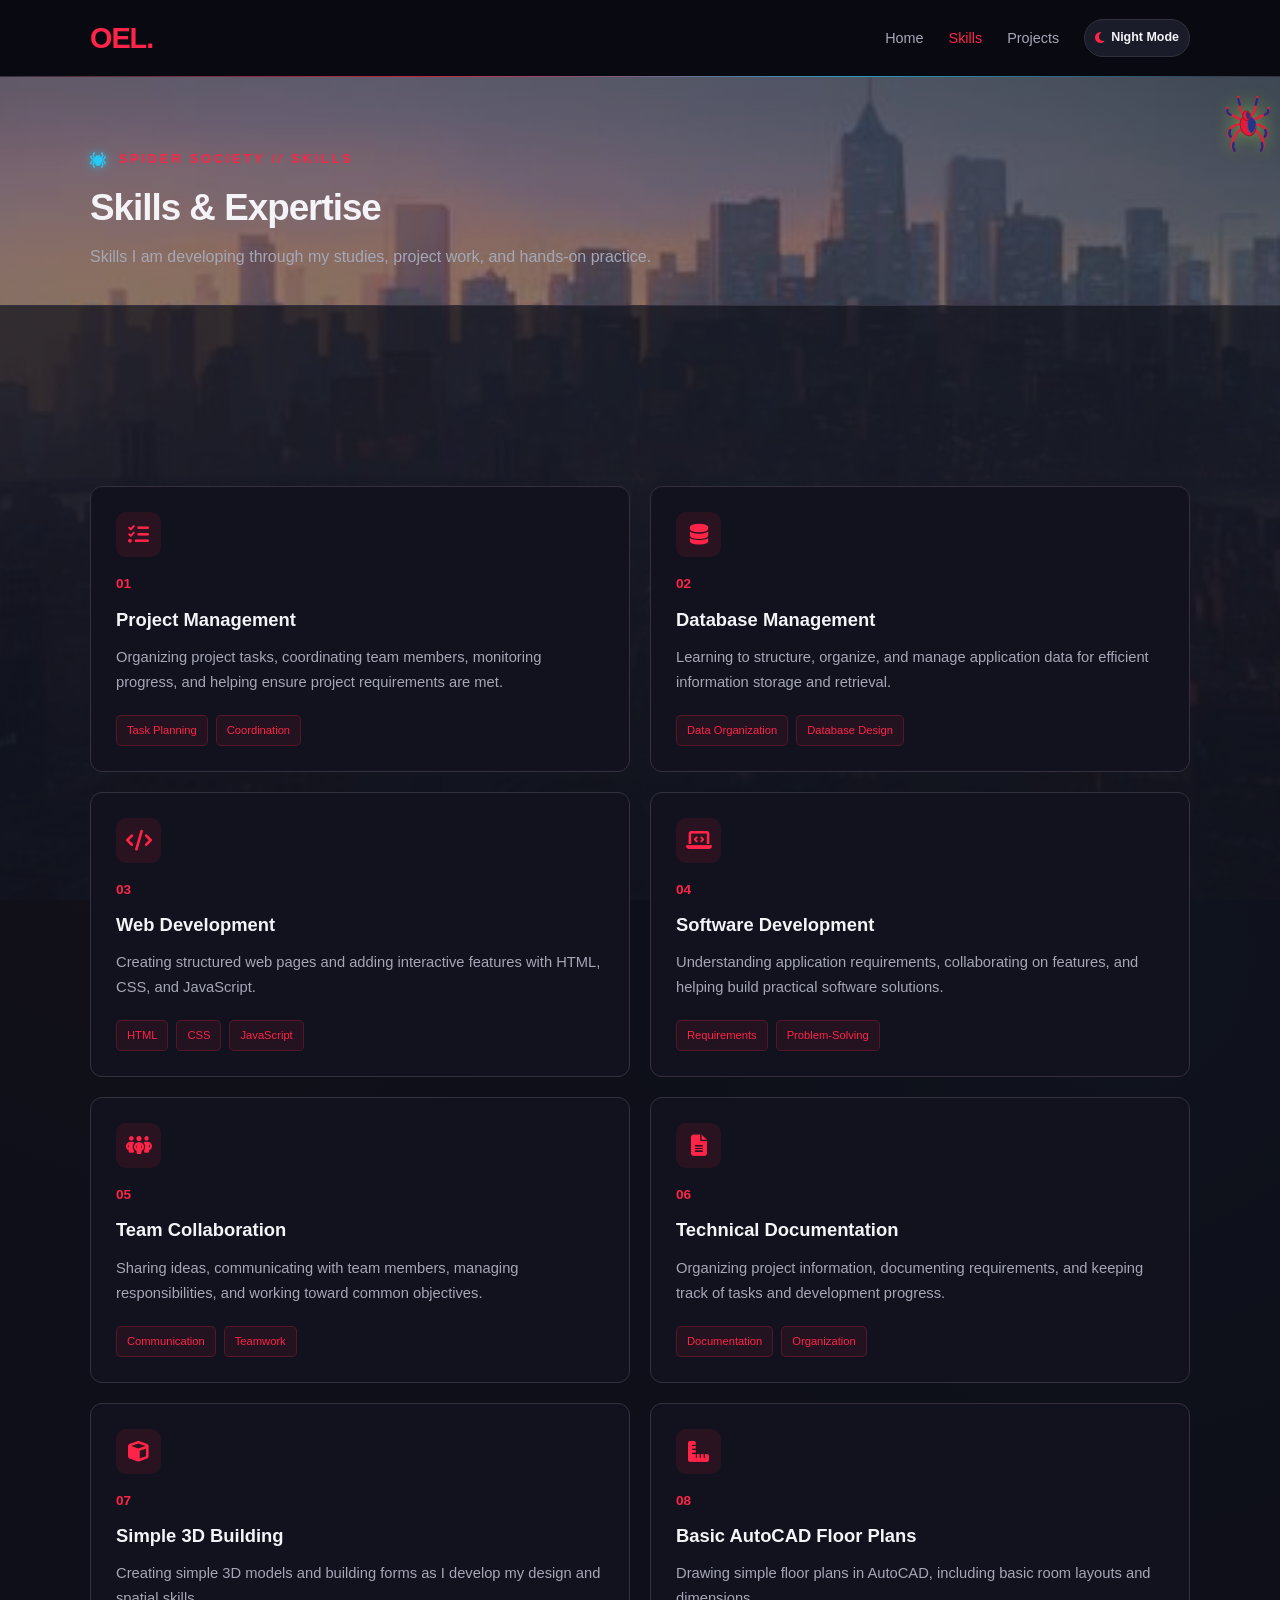
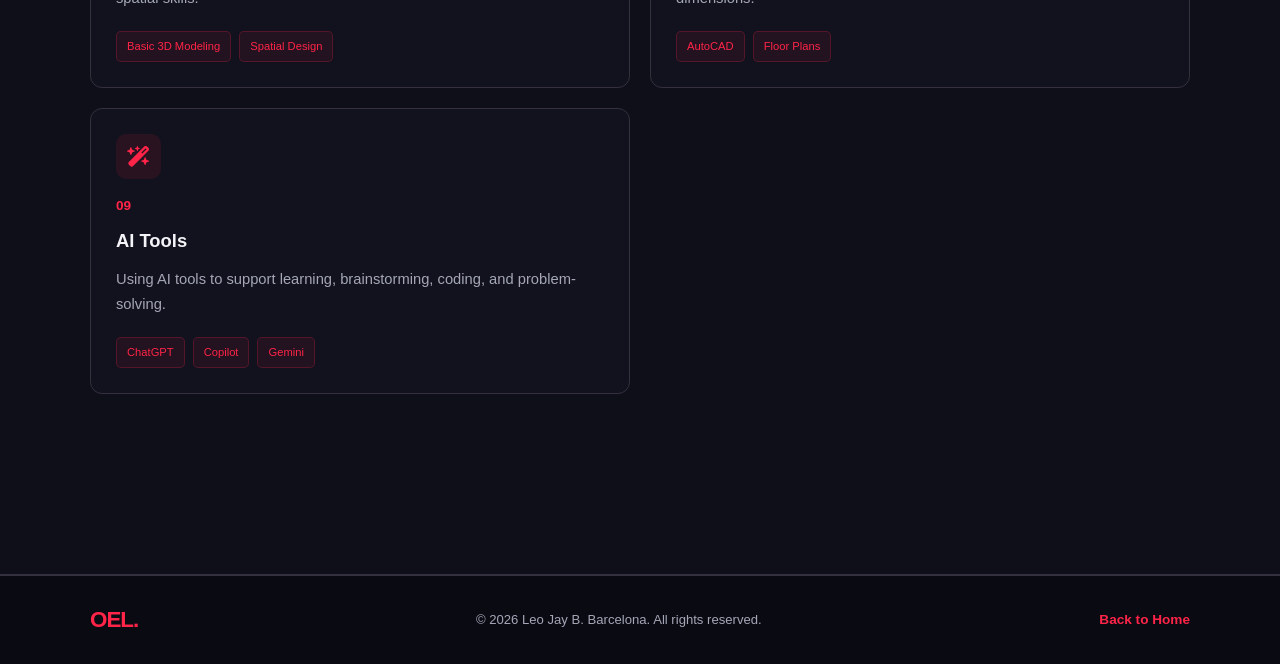
==== skills.html @ 75ec3d46 "Publish Spider-Verse portfolio site Co-authored-by: Copilot <223556219+Copilot@users.noreply.github." ====
<!DOCTYPE html>
<html lang="en">
<head>
    <meta charset="UTF-8">
    <meta name="viewport" content="width=device-width, initial-scale=1.0">
    <meta name="description" content="Skills and areas of expertise of Leo Jay B. Barcelona.">
    <title>Leo Jay B. Barcelona | Skills</title>
    <link rel="stylesheet" href="style.css">
    <link rel="stylesheet"
          href="https://cdnjs.cloudflare.com/ajax/libs/font-awesome/6.7.2/css/all.min.css">
</head>
<body>
    <header>
        <nav class="navbar container">
            <a href="index.html" class="logo"><span class="brand-name">OEL</span><span>.</span></a>
            <ul class="nav-links">
                <li><a href="index.html">Home</a></li>
                <li><a href="skills.html" aria-current="page">Skills</a></li>
                <li><a href="projects.html">Projects</a></li>
                <li>
                    <button type="button" class="theme-toggle" aria-pressed="false">
                        <i class="fa-solid fa-moon" aria-hidden="true"></i>
                        <span>Night Mode</span>
                    </button>
                </li>
            </ul>
        </nav>
    </header>
    <div class="scrolling-spider" id="scrolling-spider" aria-hidden="true">
        <svg viewBox="0 0 100 150">
            <g class="spider-figure">
                <g class="spider-glitch">
                    <g class="spider-legs">
                        <g class="spider-leg spider-leg-left spider-leg-1">
                            <path class="spider-limb" d="M42 61C29 54 23 44 19 34c-3-8-2-15 3-21"/>
                            <path class="spider-leg-band" d="M21 29c-2-6-1-11 2-16"/>
                        </g>
                        <g class="spider-leg spider-leg-left spider-leg-2">
                            <path class="spider-limb" d="M39 69c-12-1-20-4-26-11-5-6-4-12 1-17"/>
                            <path class="spider-leg-band" d="M14 56c-3-5-2-10 1-14"/>
                        </g>
                        <g class="spider-leg spider-leg-left spider-leg-3">
                            <path class="spider-limb" d="M39 78c-12 3-18 9-24 10-7 2-10 8-7 14"/>
                            <path class="spider-leg-band" d="M15 88c-5 2-8 6-7 10"/>
                        </g>
                        <g class="spider-leg spider-leg-left spider-leg-4">
                            <path class="spider-limb" d="M44 85c-8 9-11 17-10 26l-3 14"/>
                            <path class="spider-leg-band" d="M34 109l-3 12"/>
                        </g>
                        <g class="spider-leg spider-leg-right spider-leg-1">
                            <path class="spider-limb" d="M59 61c13-7 19-17 23-27 3-8 2-15-3-21"/>
                            <path class="spider-leg-band" d="M80 29c2-6 1-11-2-16"/>
                        </g>
                        <g class="spider-leg spider-leg-right spider-leg-2">
                            <path class="spider-limb" d="M62 69c12-1 20-4 26-11 5-6 4-12-1-17"/>
                            <path class="spider-leg-band" d="M87 56c3-5 2-10-1-14"/>
                        </g>
                        <g class="spider-leg spider-leg-right spider-leg-3">
                            <path class="spider-limb" d="M62 78c12 3 18 9 24 10 7 2 10 8 7 14"/>
                            <path class="spider-leg-band" d="M86 88c5 2 8 6 7 10"/>
                        </g>
                        <g class="spider-leg spider-leg-right spider-leg-4">
                            <path class="spider-limb" d="M57 85c8 9 11 17 10 26l3 14"/>
                            <path class="spider-leg-band" d="M67 109l3 12"/>
                        </g>
                    </g>
                    <ellipse class="spider-abdomen" cx="50" cy="65" rx="16" ry="21"
                             transform="rotate(-17 50 65)"/>
                    <path class="spider-abdomen-shine"
                          d="M42 49c-7 6-10 16-8 25 4 7 9 10 14 11 2-8 4-16 2-24-1-6-4-10-8-12Z"/>
                    <ellipse class="spider-head" cx="53" cy="86" rx="8" ry="10"/>
                    <path class="spider-head-shine" d="M50 78c-4 4-5 9-3 13 2 2 4 3 6 3 1-5 2-10-3-16Z"/>
                </g>
            </g>
        </svg>
    </div>
    <main>
        <section class="page-hero container">
            <p class="eyebrow hero-eyebrow">
                <i class="fa-solid fa-spider" aria-hidden="true"></i>
                SPIDER SOCIETY // SKILLS
            </p>
            <h1 class="section-title">Skills &amp; Expertise</h1>
            <p class="section-description">
                Skills I am developing through my studies, project work,
                and hands-on practice.
            </p>
        </section>
        <section class="section section-alt">
            <div class="container skills-grid">
                <article class="skill-card">
                    <div class="skill-icon"><i class="fa-solid fa-list-check" aria-hidden="true"></i></div>
                    <div class="skill-number">01</div>
                    <h2>Project Management</h2>
                    <p>Organizing project tasks, coordinating team members, monitoring progress, and helping ensure project requirements are met.</p>
                    <div class="tag-list"><span>Task Planning</span><span>Coordination</span></div>
                </article>
                <article class="skill-card">
                    <div class="skill-icon"><i class="fa-solid fa-database" aria-hidden="true"></i></div>
                    <div class="skill-number">02</div>
                    <h2>Database Management</h2>
                    <p>Learning to structure, organize, and manage application data for efficient information storage and retrieval.</p>
                    <div class="tag-list"><span>Data Organization</span><span>Database Design</span></div>
                </article>
                <article class="skill-card">
                    <div class="skill-icon"><i class="fa-solid fa-code" aria-hidden="true"></i></div>
                    <div class="skill-number">03</div>
                    <h2>Web Development</h2>
                    <p>Creating structured web pages and adding interactive features with HTML, CSS, and JavaScript.</p>
                    <div class="tag-list"><span>HTML</span><span>CSS</span><span>JavaScript</span></div>
                </article>
                <article class="skill-card">
                    <div class="skill-icon"><i class="fa-solid fa-laptop-code" aria-hidden="true"></i></div>
                    <div class="skill-number">04</div>
                    <h2>Software Development</h2>
                    <p>Understanding application requirements, collaborating on features, and helping build practical software solutions.</p>
                    <div class="tag-list"><span>Requirements</span><span>Problem-Solving</span></div>
                </article>
                <article class="skill-card">
                    <div class="skill-icon"><i class="fa-solid fa-people-group" aria-hidden="true"></i></div>
                    <div class="skill-number">05</div>
                    <h2>Team Collaboration</h2>
                    <p>Sharing ideas, communicating with team members, managing responsibilities, and working toward common objectives.</p>
                    <div class="tag-list"><span>Communication</span><span>Teamwork</span></div>
                </article>
                <article class="skill-card">
                    <div class="skill-icon"><i class="fa-solid fa-file-lines" aria-hidden="true"></i></div>
                    <div class="skill-number">06</div>
                    <h2>Technical Documentation</h2>
                    <p>Organizing project information, documenting requirements, and keeping track of tasks and development progress.</p>
                    <div class="tag-list"><span>Documentation</span><span>Organization</span></div>
                </article>
                <article class="skill-card">
                    <div class="skill-icon"><i class="fa-solid fa-cube" aria-hidden="true"></i></div>
                    <div class="skill-number">07</div>
                    <h2>Simple 3D Building</h2>
                    <p>Creating simple 3D models and building forms as I develop my design and spatial skills.</p>
                    <div class="tag-list"><span>Basic 3D Modeling</span><span>Spatial Design</span></div>
                </article>
                <article class="skill-card">
                    <div class="skill-icon"><i class="fa-solid fa-ruler-combined" aria-hidden="true"></i></div>
                    <div class="skill-number">08</div>
                    <h2>Basic AutoCAD Floor Plans</h2>
                    <p>Drawing simple floor plans in AutoCAD, including basic room layouts and dimensions.</p>
                    <div class="tag-list"><span>AutoCAD</span><span>Floor Plans</span></div>
                </article>
                <article class="skill-card">
                    <div class="skill-icon"><i class="fa-solid fa-wand-magic-sparkles" aria-hidden="true"></i></div>
                    <div class="skill-number">09</div>
                    <h2>AI Tools</h2>
                    <p>Using AI tools to support learning, brainstorming, coding, and problem-solving.</p>
                    <div class="tag-list"><span>ChatGPT</span><span>Copilot</span><span>Gemini</span></div>
                </article>
            </div>
        </section>
    </main>
    <footer>
        <div class="container footer-content">
            <a href="index.html" class="footer-logo"><span class="brand-name">OEL</span><span>.</span></a>
            <p>© 2026 Leo Jay B. Barcelona. All rights reserved.</p>
            <a href="index.html" class="back-to-top">Back to Home</a>
        </div>
    </footer>
    <script src="theme.js"></script>
    <script src="spider.js"></script>
</body>
</html>
---- style.css ----
/* ========================================
   LEO JAY B. BARCELONA - PORTFOLIO
   Theme: Miguel O'Hara / Spider-Verse
   ======================================== */

/* ---------- COLOR VARIABLES ---------- */

:root {
    --background: #090a12;
    --surface: #11121d;
    --surface-light: #1a1c2a;
    --accent: #ff2448;
    --accent-hover: #ff526d;
    --accent-rgb: 255 36 72;
    --accent-cool: #25c9f5;
    --accent-cool-rgb: 37 201 245;
    --glitch-color: #b64cff;
    --radioactive: #b8ff2c;
    --radioactive-glow: rgba(184, 255, 44, 0.5);
    --text: #f4f3f8;
    --muted: #a5a7b7;
    --border: #34303e;
    --header-background: rgba(9, 10, 18, 0.94);
    --spider-cursor: url("assets/spider-cursor.svg") 16 16, auto;
    --success: #b4f3d0;
}

body.night-mode {
    --background: #090610;
    --surface: #130d1e;
    --surface-light: #20132f;
    --accent: #b64cff;
    --accent-hover: #d18aff;
    --accent-rgb: 182 76 255;
    --accent-cool: #f02bff;
    --accent-cool-rgb: 240 43 255;
    --glitch-color: #ff2448;
    --radioactive: #d58bff;
    --radioactive-glow: rgba(181, 66, 255, 0.6);
    --text: #f7efff;
    --muted: #b9a8c9;
    --border: #49315d;
    --header-background: rgba(9, 6, 16, 0.95);
    --spider-cursor: url("assets/spider-cursor-night.svg") 16 16, auto;
    --success: #e3c1ff;
}

/* ---------- RESET AND BASE STYLES ---------- */

* {
    margin: 0;
    padding: 0;
    box-sizing: border-box;
    cursor: var(--spider-cursor);
}

html {
    scroll-behavior: smooth;
    scroll-padding-top: 90px;
}

body {
    position: relative;
    isolation: isolate;
    font-family: Arial, Helvetica, sans-serif;
    background:
        radial-gradient(ellipse at 12% 18%, rgb(var(--accent-rgb) / 0.12), transparent 34rem),
        radial-gradient(ellipse at 88% 42%, rgb(var(--accent-cool-rgb) / 0.08), transparent 32rem),
        var(--background);
    color: var(--text);
    line-height: 1.7;
}

body::before {
    content: "";
    position: fixed;
    z-index: -1;
    inset: 76px 0 0;
    background:
        linear-gradient(rgba(9, 10, 18, 0.34), rgba(9, 10, 18, 0.5)),
        url("assets/day-mode-city.png") center / cover no-repeat;
    opacity: 0.9;
    pointer-events: none;
    transform-origin: center top;
    animation: city-drift 32s ease-in-out infinite alternate;
}

body.night-mode::before {
    background:
        linear-gradient(rgba(9, 6, 16, 0.2), rgba(9, 6, 16, 0.32)),
        url("assets/night-mode-city.png") center / cover no-repeat;
    opacity: 0.95;
    animation: city-drift 32s ease-in-out infinite alternate;
}

a {
    color: inherit;
    text-decoration: none;
}

img {
    max-width: 100%;
}

.container {
    width: min(1100px, 90%);
    margin: 0 auto;
}

section {
    scroll-margin-top: 85px;
}

::selection {
    background: var(--accent);
    color: var(--background);
}

/* ---------- NAVIGATION BAR ---------- */

header {
    position: sticky;
    top: 0;
    z-index: 100;
    background: var(--header-background);
    border-bottom: 1px solid var(--border);
    backdrop-filter: blur(12px);
}

header::after {
    content: "";
    position: absolute;
    right: 0;
    bottom: -1px;
    left: 0;
    height: 1px;
    background: linear-gradient(90deg, transparent, var(--accent), var(--accent-cool), transparent);
    opacity: 0.7;
}

.scrolling-spider {
    position: fixed;
    z-index: 90;
    top: var(--spider-start-position, 90px);
    right: 8px;
    width: 48px;
    color: var(--radioactive);
    opacity: 0.95;
    pointer-events: none;
    transform: translate3d(0, var(--spider-scroll-offset, 0), 0);
    filter: drop-shadow(0 0 8px var(--radioactive-glow));
}

.scrolling-spider::before,
.scrolling-spider::after {
    content: "";
    position: absolute;
    right: 33px;
    width: 38px;
    height: 3px;
    border-radius: 50%;
    opacity: 0;
    transform: scaleX(0.2);
    transform-origin: right center;
    background: linear-gradient(90deg, transparent, var(--accent-cool));
    pointer-events: none;
}

.scrolling-spider::before {
    top: 23px;
}

.scrolling-spider::after {
    top: 32px;
    right: 28px;
    width: 30px;
    background: linear-gradient(90deg, transparent, var(--accent));
}

.scrolling-spider.is-chasing::before,
.scrolling-spider.is-chasing::after {
    opacity: 0.9;
    animation: chase-trails 0.28s ease-out infinite alternate;
}

.scrolling-spider.is-chasing::after {
    animation-delay: 0.1s;
}

.scrolling-spider svg {
    display: block;
    width: 100%;
    overflow: visible;
}

.spider-figure {
    transform-box: view-box;
    transform-origin: 50px 75px;
    transform: rotate(0deg);
}

.scrolling-spider.is-facing-up .spider-figure {
    transform: rotate(180deg);
}

.spider-glitch {
    transform-box: fill-box;
    transform-origin: center;
    animation: spider-glitch 5s steps(1, end) infinite;
    animation-delay: 1.5s;
}

.spider-leg {
    transform-box: view-box;
}

.spider-limb {
    fill: none;
    stroke: #f21c36;
    stroke-width: 5;
    stroke-linecap: round;
    stroke-linejoin: round;
}

.spider-leg-band {
    fill: none;
    stroke: #202e83;
    stroke-width: 5;
    stroke-linecap: round;
    stroke-linejoin: round;
}

.spider-abdomen {
    fill: #ed1938;
    stroke: #aa1028;
    stroke-width: 2;
}

.spider-abdomen-shine {
    fill: #253486;
    stroke: #4357d1;
    stroke-width: 1;
    stroke-linejoin: round;
}

.spider-head {
    fill: #ed1938;
    stroke: #aa1028;
    stroke-width: 2;
}

.spider-head-shine {
    fill: #253486;
}

.scrolling-spider.is-crawling .spider-leg-left {
    animation: crawl-left 0.32s ease-in-out infinite alternate;
}

.scrolling-spider.is-crawling .spider-leg-right {
    animation: crawl-right 0.32s ease-in-out infinite alternate;
}

.scrolling-spider.is-crawling .spider-leg-left.spider-leg-1,
.scrolling-spider.is-crawling .spider-leg-left.spider-leg-3,
.scrolling-spider.is-crawling .spider-leg-right.spider-leg-2,
.scrolling-spider.is-crawling .spider-leg-right.spider-leg-4 {
    animation-delay: -0.16s;
}

.spider-leg-1 {
    transform-origin: 42px 61px;
}

.spider-leg-2 {
    transform-origin: 39px 69px;
}

.spider-leg-3 {
    transform-origin: 39px 78px;
}

.spider-leg-4 {
    transform-origin: 44px 85px;
}

.spider-leg-right.spider-leg-1 {
    transform-origin: 59px 61px;
}

.spider-leg-right.spider-leg-2 {
    transform-origin: 62px 69px;
}

.spider-leg-right.spider-leg-3 {
    transform-origin: 62px 78px;
}

.spider-leg-right.spider-leg-4 {
    transform-origin: 57px 85px;
}

.scrolling-spider.is-sliding.is-crawling .spider-leg {
    animation-direction: alternate-reverse;
}

.scrolling-spider.is-sliding::before,
.scrolling-spider.is-sliding::after {
    opacity: 0.7;
    animation: slide-trails 0.22s ease-in infinite alternate;
}

.scrolling-spider.is-sliding::after {
    animation-delay: 0.08s;
}

@keyframes chase-trails {
    to {
        opacity: 0.35;
        transform: scaleX(1);
    }
}

@keyframes slide-trails {
    to {
        opacity: 0.25;
        transform: scaleX(0.55);
    }
}

@keyframes crawl-left {
    to {
        transform: rotate(-17deg) translateY(-2px);
    }
}

@keyframes crawl-right {
    to {
        transform: rotate(17deg) translateY(-2px);
    }
}

.navbar {
    min-height: 76px;
    display: flex;
    align-items: center;
    justify-content: space-between;
    gap: 20px;
}

.logo,
.footer-logo {
    font-size: 1.8rem;
    font-weight: 800;
    letter-spacing: -1px;
}

.logo > span:last-child,
.footer-logo > span:last-child {
    color: var(--accent);
}

.nav-links {
    display: flex;
    align-items: center;
    flex-wrap: wrap;
    gap: 25px;
    list-style: none;
}

.nav-links a {
    color: var(--muted);
    font-size: 0.9rem;
    transition: color 0.3s ease;
}

.nav-links a:hover {
    color: var(--accent);
}

.nav-links a[aria-current="page"] {
    color: var(--accent);
}

.theme-toggle {
    display: inline-flex;
    align-items: center;
    gap: 7px;
    padding: 7px 10px;
    color: var(--text);
    background: var(--surface-light);
    border: 1px solid var(--border);
    border-radius: 999px;
    font: inherit;
    font-size: 0.78rem;
    font-weight: 700;
    white-space: nowrap;
    transition: color 0.2s ease, border-color 0.2s ease, background 0.2s ease;
}

.theme-toggle:hover {
    color: var(--accent-cool);
    border-color: var(--accent);
}

.theme-toggle i {
    color: var(--accent);
}

.brand-name {
    display: inline-block;
    color: var(--accent);
    animation: wordmark-glitch 5s steps(1, end) infinite;
    animation-delay: 2s;
}

.night-mode .brand-name {
    color: var(--accent);
}

/* ---------- HOME / HERO SECTION ---------- */

.hero {
    min-height: 590px;
    padding-top: 85px;
    padding-bottom: 85px;

    display: grid;
    grid-template-columns: 1.4fr 0.8fr;
    align-items: center;
    gap: 55px;
}

.page-hero {
    padding-top: 72px;
    padding-bottom: 35px;
}

.page-hero .section-title {
    margin-bottom: 12px;
}

.page-hero .section-description {
    margin: 0;
}

.eyebrow {
    color: var(--accent);
    font-size: 0.78rem;
    font-weight: 700;
    letter-spacing: 3px;
    margin-bottom: 15px;
}

.hero-eyebrow {
    display: flex;
    align-items: center;
    gap: 10px;
}

.hero-eyebrow i {
    color: var(--accent-cool);
    font-size: 1rem;
    text-shadow: 0 0 12px rgb(var(--accent-cool-rgb) / 0.65);
    animation: spider-signal 3.2s ease-in-out infinite;
}

.hero h1 {
    font-size: clamp(2.5rem, 5vw, 4.2rem);
    line-height: 1.15;
    letter-spacing: -2px;
    margin-bottom: 20px;
}

.name-glitch {
    white-space: nowrap;
}

.hero h1 .glitch-word {
    display: inline-block;
    color: var(--accent);
    animation: spider-glitch 5s steps(1, end) infinite;
}

.hero h1 .glitch-word:nth-child(2) {
    animation-delay: 0.5s;
}

.hero h1 .glitch-word:nth-child(3) {
    animation-delay: 1s;
}

.hero h2 {
    color: #d7d7e2;
    font-size: 1.25rem;
    font-weight: 500;
    margin-bottom: 12px;
}

.school-name {
    display: inline-flex;
    align-items: center;
    gap: 9px;

    margin: 4px 0 18px;
    padding: 7px 13px;

    color: var(--accent);
    background: rgb(var(--accent-rgb) / 0.1);
    border: 1px solid rgb(var(--accent-rgb) / 0.3);
    border-radius: 6px;

    font-size: 0.85rem;
    font-weight: 700;
    letter-spacing: 1px;
}

.hero-description {
    color: var(--muted);
    max-width: 590px;
    margin-bottom: 30px;
}

.hero-buttons {
    display: flex;
    flex-wrap: wrap;
    gap: 14px;
}

/* ---------- BUTTONS ---------- */

.btn {
    display: inline-flex;
    align-items: center;
    justify-content: center;
    gap: 10px;

    padding: 12px 22px;
    border: 1px solid transparent;
    border-radius: 7px;

    font-family: inherit;
    font-size: 0.9rem;
    font-weight: 700;

    transition:
        transform 0.3s ease,
        background 0.3s ease,
        border-color 0.3s ease;
}

.btn:hover {
    transform: translateY(-3px);
}

.btn-primary {
    background: var(--accent);
    color: var(--background);
}

.btn-primary:hover {
    background: var(--accent-hover);
}

.btn-outline {
    color: var(--text);
    background: transparent;
    border-color: var(--border);
}

.btn-outline:hover {
    border-color: var(--accent);
    color: var(--accent);
}

/* ---------- PROFILE CARD ---------- */

.hero-card {
    padding: 35px 25px;
    text-align: center;

    background: linear-gradient(
        145deg,
        var(--surface-light),
        var(--surface)
    );

    border: 1px solid var(--border);
    border-radius: 18px;

    box-shadow: 0 20px 50px rgba(0, 0, 0, 0.2);

    transition:
        transform 0.3s ease,
        border-color 0.3s ease;
}

.hero-card:hover {
    transform: translateY(-5px);
    border-color: var(--accent);
}

.profile-quote {
    margin-bottom: 22px;
    color: var(--accent);
    font-size: 0.85rem;
    font-weight: 800;
    letter-spacing: 1px;
    white-space: nowrap;
}

.profile-photo {
    position: relative;
    width: 180px;
    height: 180px;
    margin: 0 auto 22px;

    border-radius: 50%;
    overflow: hidden;
    border: 3px solid var(--accent);

    background: var(--surface-light);

    box-shadow:
        0 0 25px rgb(var(--accent-rgb) / 0.2),
        8px 8px 0 -5px var(--accent-cool);
}

.profile-photo img {
    width: 100%;
    height: 100%;
    display: block;

    object-fit: cover;
    object-position: center 35%;
}

.profile-photo .profile-glitch-image {
    position: absolute;
    inset: 0;
    opacity: 0;
    animation: profile-image-glitch 6s steps(1, end) infinite;
    animation-delay: 2.5s;
}

@keyframes profile-image-glitch {
    0%,
    1%,
    7%,
    100% {
        clip-path: inset(0);
        opacity: 0;
        transform: translateX(0);
    }

    2% {
        clip-path: inset(18% 0 52% 0);
        opacity: 1;
        transform: translateX(3px);
    }

    4% {
        clip-path: inset(48% 0 16% 0);
        opacity: 1;
        transform: translateX(-2px);
    }
}

.night-mode .profile-photo img {
    filter: none;
}

.night-mode .spider-limb {
    stroke: #bd4cff;
}

.night-mode .spider-leg-band {
    stroke: #4a1b71;
}

.night-mode .spider-abdomen,
.night-mode .spider-head {
    fill: #61258a;
    stroke: #d58bff;
}

.night-mode .spider-abdomen-shine,
.night-mode .spider-head-shine {
    fill: #c651ff;
    stroke: #f0c7ff;
}

@keyframes canon-drift {
    from {
        opacity: 0.15;
        transform: scale(1) translateY(0);
    }

    to {
        opacity: 0.26;
        transform: scale(1.035) translateY(-12px);
    }
}

@keyframes city-drift {
    from {
        transform: scale(1) translate3d(0, 0, 0);
        background-position: center, 48% 48%;
    }

    to {
        transform: scale(1.07) translate3d(-1%, -1%, 0);
        background-position: center, 54% 52%;
    }
}

@keyframes spider-signal {
    0%,
    84%,
    100% {
        transform: translate(0, 0) rotate(0);
    }

    88% {
        transform: translate(3px, -2px) rotate(12deg);
    }

    92% {
        transform: translate(-2px, 1px) rotate(-8deg);
    }

    96% {
        transform: translate(1px, 0) rotate(4deg);
    }
}

@keyframes spider-glitch {
    0%,
    4%,
    8%,
    100% {
        filter: none;
        text-shadow: none;
        transform: translateX(0);
    }

    5% {
        filter: drop-shadow(-2px 0 var(--glitch-color)) drop-shadow(2px 0 var(--glitch-color));
        text-shadow: -2px 0 var(--glitch-color), 2px 0 var(--glitch-color);
        transform: translateX(1px);
    }

    6% {
        filter: drop-shadow(2px 0 var(--glitch-color)) drop-shadow(-1px 0 var(--glitch-color));
        text-shadow: 2px 0 var(--glitch-color), -1px 0 var(--glitch-color);
        transform: translateX(-1px);
    }
}

@keyframes wordmark-glitch {
    0%,
    4%,
    8%,
    100% {
        clip-path: inset(0);
        text-shadow: none;
        transform: translateX(0) skewX(0);
    }

    5% {
        clip-path: inset(0 0 48% 0);
        text-shadow: -3px 0 var(--glitch-color), 3px 0 var(--glitch-color);
        transform: translateX(-2px) skewX(-8deg);
    }

    6% {
        clip-path: inset(46% 0 0 0);
        text-shadow: 3px 0 var(--glitch-color), -2px 0 var(--glitch-color);
        transform: translateX(2px) skewX(7deg);
    }

    7% {
        clip-path: inset(0 0 35% 0);
        text-shadow: -2px 0 var(--glitch-color), 2px 0 var(--glitch-color);
        transform: translateX(1px);
    }
}

.hero-card h3 {
    font-size: 1.2rem;
    margin-bottom: 5px;
}

.hero-card > p {
    color: var(--muted);
    font-size: 0.9rem;
}

/* ---------- TAGS ---------- */

.tag-list {
    display: flex;
    justify-content: center;
    align-items: center;
    flex-wrap: wrap;
    gap: 8px;
    margin-top: 20px;
}

.tag-list span {
    padding: 5px 10px;

    color: var(--accent);
    background: rgb(var(--accent-rgb) / 0.08);
    border: 1px solid rgb(var(--accent-rgb) / 0.22);
    border-radius: 5px;

    font-size: 0.75rem;
}

/* ---------- GENERAL SECTIONS ---------- */

.section {
    padding-top: 90px;
    padding-bottom: 90px;
}

.section-alt {
    background: rgba(17, 18, 29, 0.72);
    border-top: 1px solid var(--border);
    border-bottom: 1px solid var(--border);
}

.section-title {
    font-size: 2.3rem;
    line-height: 1.25;
    letter-spacing: -1px;
    margin-bottom: 30px;
}

.section-description {
    color: var(--muted);
    max-width: 650px;
    margin-top: -15px;
    margin-bottom: 30px;
}

/* ---------- ABOUT SECTION ---------- */

.about-card {
    max-width: 850px;
    padding: 30px;

    background: var(--surface);
    border: 1px solid var(--border);
    border-radius: 12px;
}

.about-card p {
    color: var(--muted);
    margin-bottom: 17px;
}

.about-card p:last-child {
    margin-bottom: 0;
}

.about-card strong {
    color: var(--text);
}

/* ---------- SKILLS SECTION ---------- */

.skills-grid {
    display: grid;
    grid-template-columns: repeat(2, minmax(0, 1fr));
    gap: 20px;
}

.skill-card {
    padding: 25px;

    background: var(--surface);
    border: 1px solid var(--border);
    border-radius: 12px;

    transition:
        border-color 0.3s ease,
        transform 0.3s ease;
}

.skill-card:hover {
    border-color: var(--accent);
    transform: translateY(-4px);
}

.skill-icon {
    width: 45px;
    height: 45px;
    margin-bottom: 15px;

    display: grid;
    place-items: center;

    color: var(--accent);
    background: rgb(var(--accent-rgb) / 0.1);
    border-radius: 10px;

    font-size: 1.3rem;
}

.skill-number {
    color: var(--accent);
    font-size: 0.85rem;
    font-weight: 800;
    margin-bottom: 8px;
}

.skill-card h3 {
    font-size: 1.15rem;
    margin-bottom: 10px;
}

.skill-card h2 {
    font-size: 1.15rem;
    margin-bottom: 10px;
}

.section-alt > .skills-grid {
    padding-top: 90px;
    padding-bottom: 90px;
}

.skill-card p {
    color: var(--muted);
    font-size: 0.92rem;
}

.skill-card .tag-list {
    justify-content: flex-start;
}

.skill-card .tag-list span {
    font-size: 0.7rem;
}

/* ---------- PROJECTS SECTION ---------- */

.project-card {
    padding: 28px;
    margin-bottom: 22px;

    background: var(--surface);
    border: 1px solid var(--border);
    border-radius: 12px;

    transition:
        border-color 0.3s ease,
        transform 0.3s ease;
}

.project-card:hover {
    border-color: var(--accent);
    transform: translateY(-4px);
}

.erecpass-card {
    border-left: 3px solid var(--accent);
}

.project-top {
    display: flex;
    align-items: center;
    justify-content: space-between;
    flex-wrap: wrap;
    gap: 12px;

    margin-bottom: 22px;
}

.project-label {
    color: var(--accent);
    font-size: 0.75rem;
    font-weight: 700;
    letter-spacing: 1px;
}

.project-label i {
    margin-right: 5px;
}

.project-status {
    padding: 4px 10px;

    color: var(--success);
    background: #173126;
    border-radius: 20px;

    font-size: 0.75rem;
}

.project-heading {
    display: flex;
    align-items: center;
    gap: 16px;
    margin-bottom: 18px;
}

.project-main-icon {
    width: 55px;
    height: 55px;
    flex-shrink: 0;

    display: grid;
    place-items: center;

    color: var(--accent);
    background: rgb(var(--accent-rgb) / 0.1);
    border: 1px solid rgb(var(--accent-rgb) / 0.25);
    border-radius: 12px;

    font-size: 1.5rem;
}

.project-card h3 {
    font-size: 1.4rem;
    line-height: 1.4;
    margin-bottom: 4px;
}

.project-card h2 {
    font-size: 1.4rem;
    line-height: 1.4;
    margin-bottom: 4px;
}

.project-responsibilities-title {
    font-size: 1rem;
    margin-top: 25px;
    margin-bottom: 12px;
}

.project-gallery {
    display: grid;
    grid-template-columns: repeat(3, minmax(0, 1fr));
    gap: 14px;
    margin-top: 22px;
}

.project-gallery figure {
    min-width: 0;
    overflow: hidden;
    background: var(--surface-light);
    border: 1px solid var(--border);
    border-radius: 9px;
}

.project-gallery img {
    display: block;
    width: 100%;
    aspect-ratio: 4 / 3;
    object-fit: contain;
    background: #e5e7eb;
}

.project-gallery figcaption {
    padding: 9px 11px;
    color: var(--muted);
    font-size: 0.78rem;
    line-height: 1.45;
}

.project-gallery-single {
    grid-template-columns: minmax(0, 1fr);
    max-width: 460px;
}

.project-subtitle {
    color: var(--accent);
    font-size: 0.88rem;
    font-weight: 600;
}

.project-card > p:not(.project-subtitle) {
    color: var(--muted);
    max-width: 850px;
}

.project-card h4 {
    font-size: 1rem;
    margin-top: 25px;
    margin-bottom: 12px;
}

.project-responsibilities {
    display: grid;
    gap: 12px;
    list-style: none;
}

.project-responsibilities li {
    position: relative;
    padding-left: 22px;

    color: var(--muted);
    font-size: 0.92rem;
}

.project-responsibilities li::before {
    content: "▹";
    position: absolute;
    left: 0;

    color: var(--accent);
    font-weight: bold;
}

.project-responsibilities strong {
    color: var(--text);
}

.project-tags {
    justify-content: flex-start;
    margin-top: 22px;
}

/* ---------- CONTACT SECTION ---------- */

.contact-content {
    text-align: center;
}

.contact-content .section-title {
    margin-bottom: 15px;
}

.contact-description {
    max-width: 600px;
    margin: 0 auto 25px;
    color: var(--muted);
}

/* ---------- SOCIAL MEDIA LINKS ---------- */

.social-links {
    display: flex;
    justify-content: center;
    align-items: center;
    flex-wrap: wrap;
    gap: 14px;

    margin-top: 25px;
}

.copy-email-status {
    min-height: 1.7em;
    margin-top: 12px;
    color: var(--accent-cool);
    font-size: 0.9rem;
}

.social-link {
    min-width: 125px;
    padding: 12px 18px;

    display: inline-flex;
    align-items: center;
    justify-content: center;
    gap: 10px;

    color: var(--text);
    background: var(--surface);
    border: 1px solid var(--border);
    border-radius: 9px;

    font-family: inherit;
    font-size: 0.9rem;
    font-weight: 600;

    transition:
        color 0.3s ease,
        background 0.3s ease,
        border-color 0.3s ease,
        transform 0.3s ease;
}

.social-link i {
    color: var(--accent);
    font-size: 1.25rem;
    transition: color 0.3s ease;
}

.social-link:hover {
    color: var(--background);
    background: var(--accent);
    border-color: var(--accent);
    transform: translateY(-3px);
}

.social-link:hover i {
    color: var(--background);
}

/* ---------- FOOTER ---------- */

footer {
    padding: 25px 0;
    border-top: 1px solid var(--border);
}

.footer-content {
    display: flex;
    align-items: center;
    justify-content: space-between;
    flex-wrap: wrap;
    gap: 15px;
}

.footer-logo {
    font-size: 1.4rem;
}

.footer-content p {
    color: var(--muted);
    font-size: 0.82rem;
    text-align: center;
}

.back-to-top {
    color: var(--accent);
    font-size: 0.85rem;
    font-weight: 600;
}

.back-to-top:hover {
    text-decoration: underline;
}

/* ---------- TABLET AND MOBILE ---------- */

@media (max-width: 760px) {

    .navbar {
        padding: 15px 0;
        flex-direction: column;
        gap: 12px;
    }

    .nav-links {
        justify-content: center;
        gap: 12px 18px;
    }

    .scrolling-spider {
        right: 4px;
        width: 40px;
    }

    .hero {
        min-height: auto;
        grid-template-columns: 1fr;
        gap: 35px;

        padding-top: 65px;
        padding-bottom: 65px;
    }

    .hero h1 {
        font-size: 2.7rem;
    }

    .hero-card {
        width: 100%;
        max-width: 420px;
        margin: 0 auto;
    }

    .skills-grid {
        grid-template-columns: 1fr;
    }

    .project-gallery {
        grid-template-columns: repeat(2, minmax(0, 1fr));
    }

    .section {
        padding-top: 65px;
        padding-bottom: 65px;
    }

    .page-hero {
        padding-top: 55px;
        padding-bottom: 25px;
    }

    .section-alt > .skills-grid {
        padding-top: 65px;
        padding-bottom: 65px;
    }

    .section-title {
        font-size: 2rem;
    }

    .about-card,
    .project-card {
        padding: 22px;
    }

    .footer-content {
        flex-direction: column;
        justify-content: center;
        text-align: center;
    }
}

/* ---------- SMALL MOBILE SCREENS ---------- */

@media (max-width: 420px) {

    .container {
        width: 92%;
    }

    .nav-links {
        gap: 9px 13px;
    }

    .nav-links a {
        font-size: 0.82rem;
    }

    .hero h1 {
        font-size: 2.25rem;
        letter-spacing: -1px;
    }

    .hero h2 {
        font-size: 1.1rem;
    }

    .hero-buttons {
        flex-direction: column;
    }

    .hero-buttons .btn {
        width: 100%;
        text-align: center;
    }

    .profile-photo {
        width: 155px;
        height: 155px;
    }

    .section-title {
        font-size: 1.8rem;
    }

    .project-heading {
        align-items: flex-start;
        gap: 12px;
    }

    .project-main-icon {
        width: 45px;
        height: 45px;
        font-size: 1.2rem;
    }

    .project-card h3 {
        font-size: 1.2rem;
    }

    .social-links {
        gap: 10px;
    }

    .project-gallery {
        grid-template-columns: 1fr;
    }

    .social-link {
        min-width: 105px;
        padding: 10px 12px;
    }
}

/* ---------- ACCESSIBILITY ---------- */

a:focus-visible {
    outline: 2px solid var(--accent);
    outline-offset: 4px;
}

/* Respect reduced-motion preferences */
@media (prefers-reduced-motion: reduce) {
    html {
        scroll-behavior: auto;
    }

    body::before {
        animation: none;
    }

    *,
    *::before,
    *::after {
        transition-duration: 0.01ms !important;
        animation-duration: 0.01ms !important;
        animation-iteration-count: 1 !important;
    }
}

@media (pointer: coarse) {
    *,
    *::before,
    *::after {
        cursor: auto;
    }
}
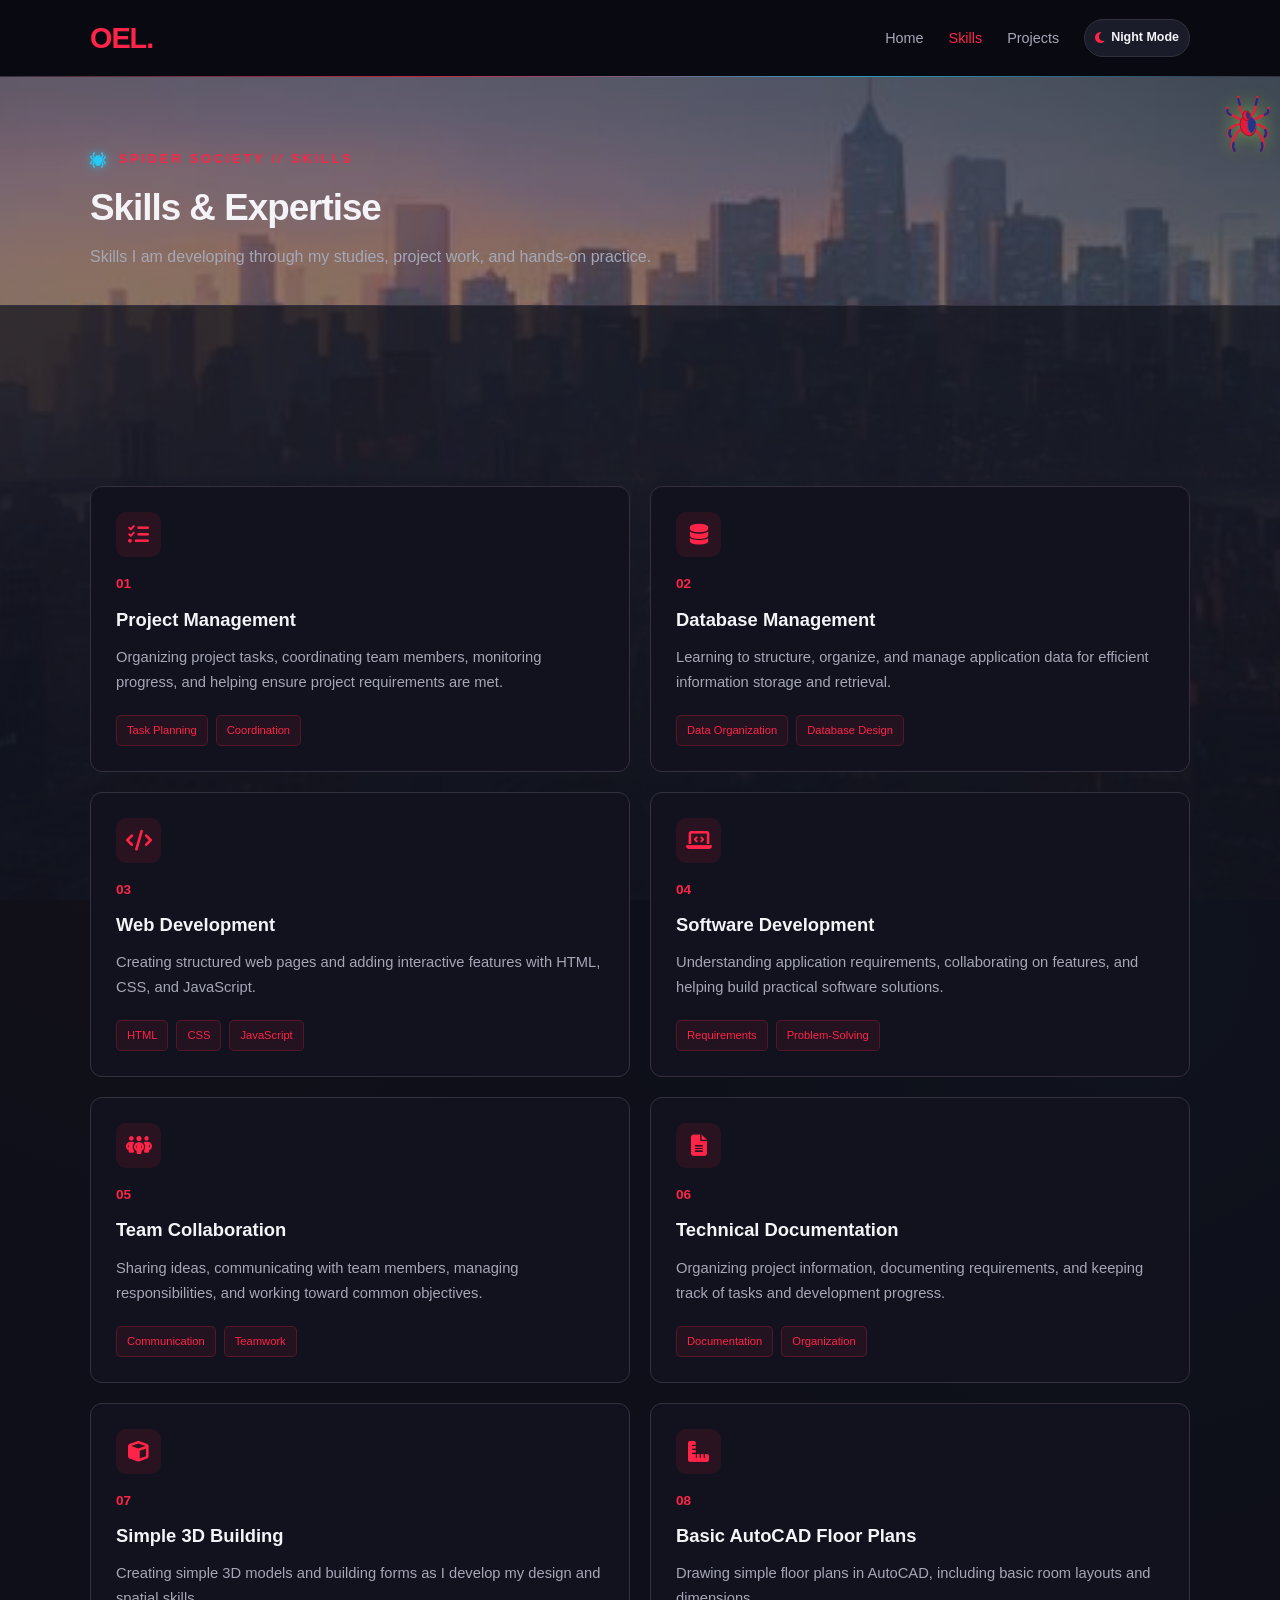
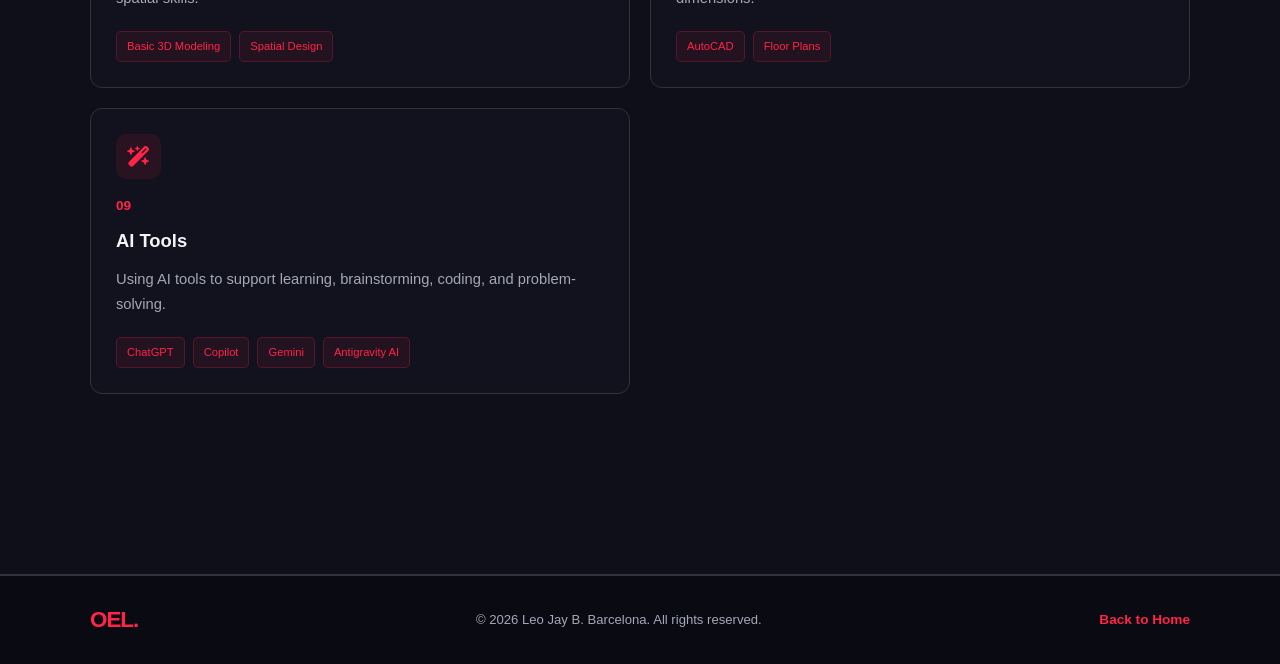
==== commit 0d428f20: "Add Antigravity AI to skills Co-authored-by: Copilot <223556219+Copilot@users.noreply.github.com>" ====
--- a/skills.html
+++ b/skills.html
@@ -149,7 +149,7 @@
                     <div class="skill-number">09</div>
                     <h2>AI Tools</h2>
                     <p>Using AI tools to support learning, brainstorming, coding, and problem-solving.</p>
-                    <div class="tag-list"><span>ChatGPT</span><span>Copilot</span><span>Gemini</span></div>
+                    <div class="tag-list"><span>ChatGPT</span><span>Copilot</span><span>Gemini</span><span>Antigravity AI</span></div>
                 </article>
             </div>
         </section>
--- a/style.css
+++ b/style.css
@@ -601,6 +601,28 @@
     border-color: var(--accent);
 }
 
+.soundtrack-section {
+    text-align: center;
+}
+
+.soundtrack-player {
+    width: 100%;
+    max-width: 800px;
+    height: 300px;
+    margin: 20px auto 0;
+    overflow: hidden;
+    border: 1px solid var(--border);
+    border-radius: 12px;
+    box-shadow: 0 0 25px rgb(var(--accent-rgb) / 0.15);
+}
+
+.soundtrack-player iframe {
+    display: block;
+    width: 100%;
+    height: 100%;
+    border: 0;
+}
+
 .profile-quote {
     margin-bottom: 22px;
     color: var(--accent);
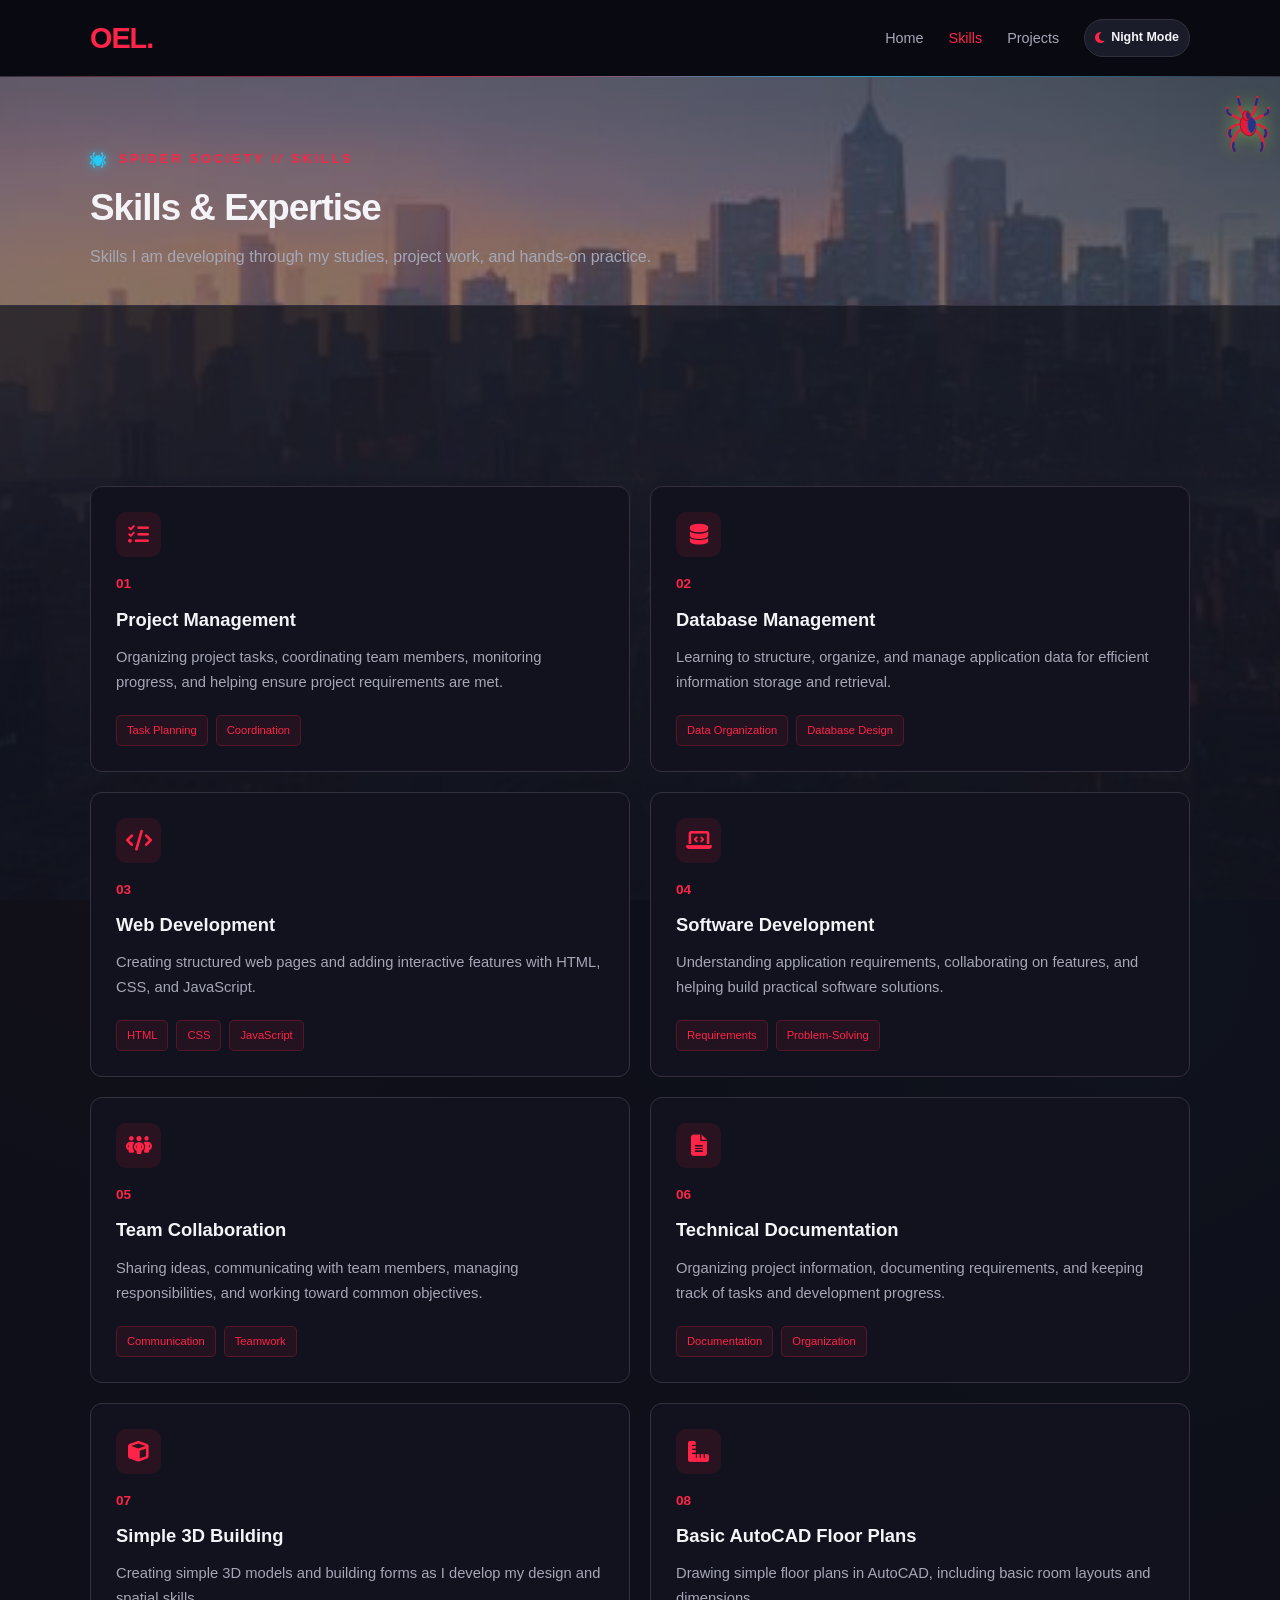
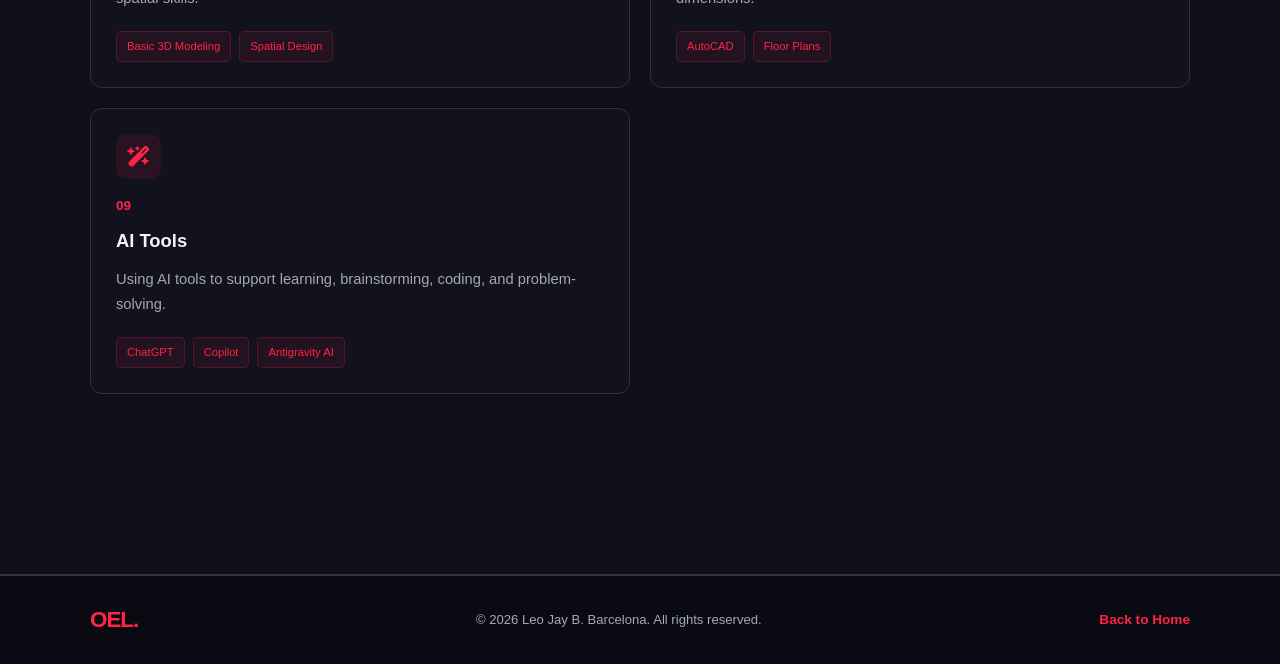
==== commit 7007bbd1: "Replace Gemini with Antigravity AI Co-authored-by: Copilot <223556219+Copilot@users.noreply.github.c" ====
--- a/skills.html
+++ b/skills.html
@@ -149,7 +149,7 @@
                     <div class="skill-number">09</div>
                     <h2>AI Tools</h2>
                     <p>Using AI tools to support learning, brainstorming, coding, and problem-solving.</p>
-                    <div class="tag-list"><span>ChatGPT</span><span>Copilot</span><span>Gemini</span><span>Antigravity AI</span></div>
+                    <div class="tag-list"><span>ChatGPT</span><span>Copilot</span><span>Antigravity AI</span></div>
                 </article>
             </div>
         </section>
